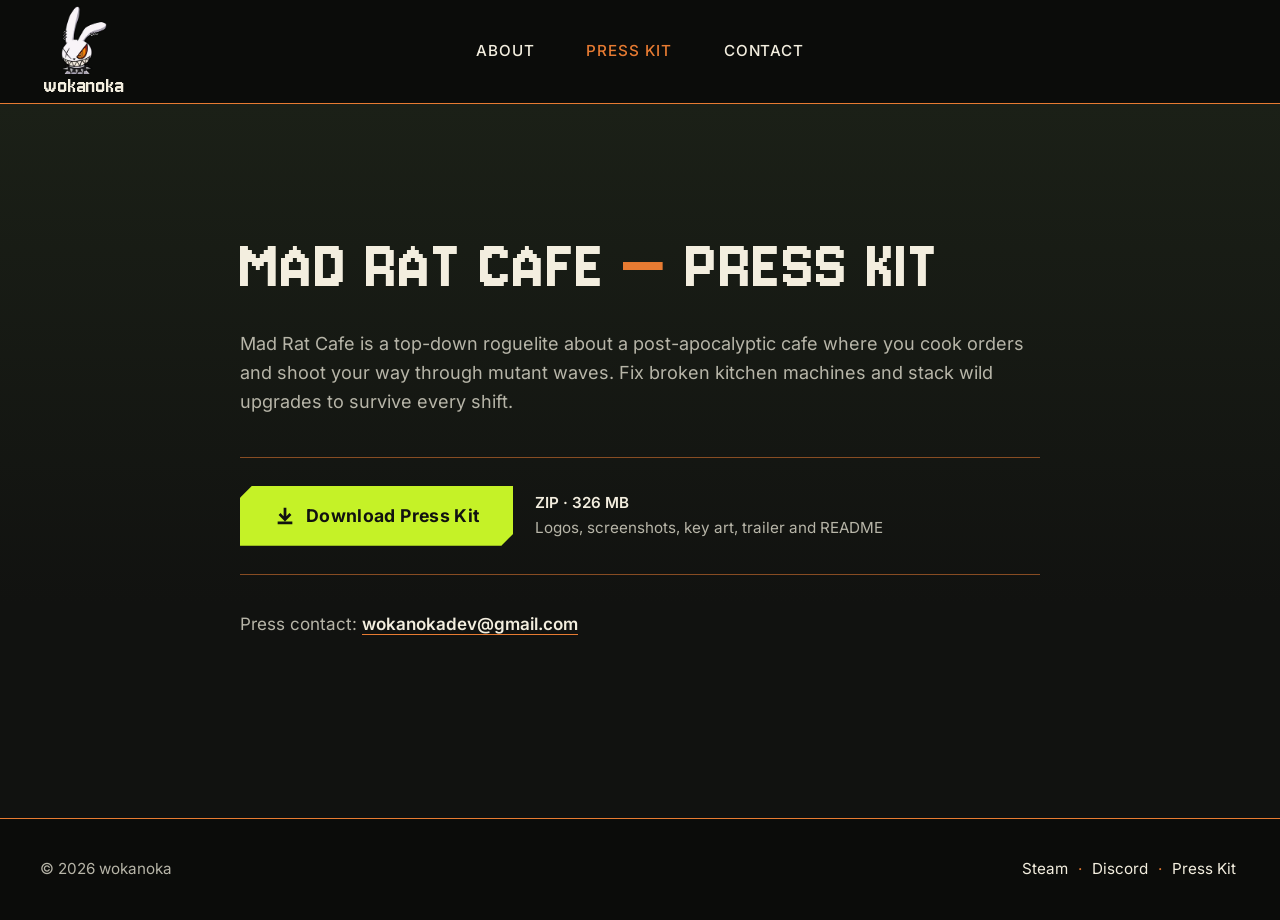
==== press-kit/index.html @ b1596392 "Mad Rat Cafe website Co-Authored-By: Claude Opus 5.5 <noreply@anthropic.com>" ====
<!doctype html>
<html lang="en">
<head>
  <meta charset="utf-8">
  <meta name="viewport" content="width=device-width, initial-scale=1">
  <title>Mad Rat Cafe Press Kit — wokanoka</title>
  <meta name="description" content="Download the Mad Rat Cafe press kit: logos, screenshots, key art and trailer in one ZIP archive. Press contact: wokanokadev@gmail.com.">
  <link rel="canonical" href="https://arktik779.github.io/wokanoka-site/press-kit/">
  <meta name="theme-color" content="#111210">

  <meta property="og:type" content="website">
  <meta property="og:site_name" content="wokanoka">
  <meta property="og:title" content="Mad Rat Cafe Press Kit — wokanoka">
  <meta property="og:description" content="Logos, screenshots, key art and trailer for Mad Rat Cafe in one ZIP archive.">
  <meta property="og:url" content="https://arktik779.github.io/wokanoka-site/press-kit/">
  <meta property="og:image" content="https://arktik779.github.io/wokanoka-site/og-image.jpg">
  <meta property="og:image:width" content="1200">
  <meta property="og:image:height" content="630">
  <meta property="og:image:alt" content="Mad Rat Cafe key art with the game logo">
  <meta name="twitter:card" content="summary_large_image">

  <link rel="icon" href="../favicon.ico" sizes="48x48">
  <link rel="icon" href="../favicon-32.png" type="image/png" sizes="32x32">
  <link rel="icon" href="../favicon-192.png" type="image/png" sizes="192x192">
  <link rel="apple-touch-icon" href="../apple-touch-icon.png">

  <link rel="preload" href="../assets/fonts/jersey10-latin.woff2" as="font" type="font/woff2" crossorigin>
  <link rel="preload" href="../assets/fonts/inter-latin-var.woff2" as="font" type="font/woff2" crossorigin>
  <link rel="stylesheet" href="../assets/css/style.css">
  <script>document.documentElement.classList.add("js");</script>
  <script src="../assets/js/main.js" defer></script>
</head>
<body>
  <svg width="0" height="0" style="position:absolute" aria-hidden="true" focusable="false">
    <symbol id="i-download" viewBox="0 0 24 24"><path d="M10.5 3h3v9.2l3.4-3.4 2.1 2.1-7 7-7-7 2.1-2.1 3.4 3.4zM4 18h16v3H4z"/></symbol>
  </svg>

  <a class="skip-link" href="#main">Skip to content</a>

  <header class="site-header">
    <div class="container header-inner">
      <a class="brand" href="../" aria-label="wokanoka — home">
        <img src="../assets/img/wokanoka-logo-120.webp" srcset="../assets/img/wokanoka-logo-120.webp 1x, ../assets/img/wokanoka-logo-240.webp 2x" width="120" height="178" alt="">
        <span class="brand-name">wokanoka</span>
      </a>
      <button class="nav-toggle" type="button" aria-expanded="false" aria-controls="site-nav" aria-label="Open menu">
        <span class="nav-toggle-bars" aria-hidden="true"><span></span><span></span><span></span></span>
        Menu
      </button>
      <nav class="site-nav" id="site-nav" aria-label="Main">
        <ul>
          <li><a href="../#about">About</a></li>
          <li><a href="./" aria-current="page">Press Kit</a></li>
          <li><a href="../#contact">Contact</a></li>
        </ul>
      </nav>
    </div>
  </header>

  <main id="main" class="presskit">
    <div class="container presskit-inner">
      <h1>MAD RAT CAFE <span class="dash">—</span> <span class="nowrap">PRESS KIT</span></h1>
      <p class="lead">Mad Rat Cafe is a top-down roguelite about a post-apocalyptic cafe where you cook orders and shoot your way through mutant waves. Fix broken kitchen machines and stack wild upgrades to survive every shift.</p>

      <div class="download">
        <a class="btn btn-wishlist btn-lg" href="https://github.com/Arktik779/wokanoka-site/releases/download/press-kit/MadRatCafe_PressKit.zip" download>
          <svg class="icon" aria-hidden="true"><use href="#i-download"/></svg>
          Download Press Kit
        </a>
        <p class="download-meta"><strong>ZIP · 326 MB</strong><br>Logos, screenshots, key art, trailer and README</p>
      </div>

      <p class="press-contact">Press contact: <a href="mailto:wokanokadev@gmail.com">wokanokadev@gmail.com</a></p>
    </div>
  </main>

  <footer class="site-footer">
    <div class="container footer-inner">
      <p>© 2026 wokanoka</p>
      <ul class="footer-links">
        <li><a href="https://store.steampowered.com/app/5496290/" target="_blank" rel="noopener">Steam</a></li>
        <li><a href="https://discord.gg/enygx2mVsY" target="_blank" rel="noopener">Discord</a></li>
        <li><a href="./" aria-current="page">Press Kit</a></li>
      </ul>
    </div>
  </footer>
</body>
</html>
---- assets/css/style.css ----
/* wokanoka — Mad Rat Cafe
   Palette and type are defined once here; edit the tokens below to restyle the site. */

@font-face {
  font-family: "Inter";
  src: url("../fonts/inter-latin-var.woff2") format("woff2");
  font-weight: 400 700;
  font-style: normal;
  font-display: swap;
}

@font-face {
  font-family: "Jersey 10";
  src: url("../fonts/jersey10-latin.woff2") format("woff2");
  font-weight: 400;
  font-style: normal;
  font-display: swap;
}

:root {
  --bg: #111210;
  --bg-alt: #1B2017;
  --bg-deep: #0c0d0b;
  --text: #F3EEDF;
  --muted: #B7B5A8;
  --lime: #C5F227;
  --lime-hover: #d6ff4a;
  --orange: #E77B32;
  --line: rgba(231, 123, 50, .55);
  --font-display: "Jersey 10", "Courier New", monospace;
  --font-body: "Inter", system-ui, -apple-system, "Segoe UI", Roboto, Arial, sans-serif;
  --container: 1200px;
  --gutter: clamp(16px, 4vw, 40px);
  --header-h: 96px;
  --cut: 10px;
}

*, *::before, *::after { box-sizing: border-box; }

html {
  -webkit-text-size-adjust: 100%;
  scroll-padding-top: calc(var(--header-h) + 12px);
}

@media (prefers-reduced-motion: no-preference) {
  html { scroll-behavior: smooth; }
}

body {
  margin: 0;
  background: var(--bg);
  color: var(--text);
  font-family: var(--font-body);
  font-size: 1.0625rem;
  line-height: 1.6;
  overflow-x: hidden;
  -webkit-font-smoothing: antialiased;
}

img, video, svg { display: block; max-width: 100%; }

a { color: inherit; }

h1, h2, h3 {
  font-family: var(--font-display);
  font-weight: 400;
  line-height: .95;
  letter-spacing: .02em;
  margin: 0;
}

p { margin: 0 0 1em; }

.container {
  width: 100%;
  max-width: calc(var(--container) + var(--gutter) * 2);
  margin-inline: auto;
  padding-inline: var(--gutter);
}

.visually-hidden {
  position: absolute !important;
  width: 1px; height: 1px;
  padding: 0; margin: -1px;
  overflow: hidden; clip: rect(0 0 0 0);
  white-space: nowrap; border: 0;
}

.skip-link {
  position: absolute;
  left: 12px; top: -60px;
  z-index: 100;
  background: var(--lime);
  color: var(--bg);
  padding: 10px 16px;
  font-weight: 700;
  text-decoration: none;
}
.skip-link:focus { top: 12px; }

:focus-visible {
  outline: 2px solid var(--lime);
  outline-offset: 3px;
}

.icon { width: 1.25em; height: 1.25em; flex: none; fill: currentColor; }

/* ---------- Header ---------- */

.site-header {
  position: sticky;
  top: 0;
  z-index: 50;
  background: #0b0c0a;
  border-bottom: 1px solid var(--orange);
}

.header-inner {
  display: grid;
  grid-template-columns: 1fr auto 1fr;
  align-items: center;
  min-height: var(--header-h);
  gap: 16px;
}

.brand {
  display: inline-flex;
  flex-direction: column;
  align-items: center;
  gap: 2px;
  justify-self: start;
  padding: 6px 4px;
  text-decoration: none;
  color: var(--text);
}
.brand img { width: 46px; height: auto; transition: transform .2s ease; }
.brand:hover img { transform: rotate(-6deg); }
.brand-name {
  font-family: var(--font-display);
  font-size: 1.35rem;
  line-height: 1;
  letter-spacing: .04em;
}

.site-nav ul {
  list-style: none;
  display: flex;
  align-items: center;
  gap: clamp(20px, 4vw, 48px);
  margin: 0;
  padding: 0;
}
.site-nav a {
  display: inline-block;
  padding: 10px 2px;
  font-size: .95rem;
  font-weight: 500;
  letter-spacing: .06em;
  text-transform: uppercase;
  text-decoration: none;
  color: var(--text);
  border-bottom: 2px solid transparent;
  transition: color .15s ease, border-color .15s ease;
}
.site-nav a:hover { color: var(--orange); border-bottom-color: var(--orange); }
.site-nav a[aria-current="page"] { color: var(--orange); }

.nav-toggle { display: none; }

@media (max-width: 720px) {
  :root { --header-h: 72px; }
  .header-inner { grid-template-columns: auto 1fr; }
  .brand img { width: 34px; }
  .brand-name { font-size: 1.15rem; }

  /* Without JavaScript the menu stays visible as a compact row */
  .site-nav { justify-self: end; }
  .site-nav ul { gap: 14px; }
  .site-nav a { font-size: .8rem; letter-spacing: .04em; }

  .js .nav-toggle {
    display: inline-flex;
    justify-self: end;
    align-items: center;
    gap: 10px;
    min-height: 44px;
    padding: 8px 12px;
    background: transparent;
    color: var(--text);
    border: 1px solid rgba(243, 238, 223, .35);
    font: 600 .85rem/1 var(--font-body);
    letter-spacing: .08em;
    text-transform: uppercase;
    cursor: pointer;
  }
  .js .nav-toggle:hover { border-color: var(--orange); }
  .nav-toggle-bars { position: relative; width: 18px; height: 12px; }
  .nav-toggle-bars span {
    position: absolute; left: 0; width: 100%; height: 2px;
    background: currentColor; transition: transform .2s ease, opacity .2s ease;
  }
  .nav-toggle-bars span:nth-child(1) { top: 0; }
  .nav-toggle-bars span:nth-child(2) { top: 5px; }
  .nav-toggle-bars span:nth-child(3) { top: 10px; }
  .nav-toggle[aria-expanded="true"] .nav-toggle-bars span:nth-child(1) { transform: translateY(5px) rotate(45deg); }
  .nav-toggle[aria-expanded="true"] .nav-toggle-bars span:nth-child(2) { opacity: 0; }
  .nav-toggle[aria-expanded="true"] .nav-toggle-bars span:nth-child(3) { transform: translateY(-5px) rotate(-45deg); }

  .js .site-nav {
    display: none;
    position: absolute;
    left: 0; right: 0; top: 100%;
    justify-self: stretch;
    background: #0b0c0a;
    border-bottom: 1px solid var(--orange);
  }
  .js .site-nav.is-open { display: block; }
  .js .site-nav ul {
    flex-direction: column;
    align-items: stretch;
    gap: 0;
    padding: 8px var(--gutter) 16px;
  }
  .js .site-nav li + li { border-top: 1px solid rgba(231, 123, 50, .25); }
  .js .site-nav a {
    display: block;
    padding: 14px 0;
    font-size: 1rem;
    border-bottom: 0;
  }
}

/* ---------- Buttons ---------- */

.btn {
  --btn-pad-y: 15px;
  position: relative;
  display: inline-flex;
  align-items: center;
  justify-content: center;
  gap: 10px;
  min-height: 52px;
  padding: var(--btn-pad-y) 26px;
  font: 700 1rem/1.1 var(--font-body);
  letter-spacing: .02em;
  text-decoration: none;
  white-space: nowrap;
  border: 0;
  cursor: pointer;
  clip-path: polygon(var(--cut) 0, 100% 0, 100% calc(100% - var(--cut)), calc(100% - var(--cut)) 100%, 0 100%, 0 var(--cut));
  transition: background-color .15s ease, color .15s ease, transform .15s ease;
}
.btn:hover { transform: translateY(-2px); }
.btn:active { transform: translateY(0); }
.btn:focus-visible { outline: none; box-shadow: none; }
.btn:focus-visible::after {
  content: "";
  position: absolute;
  inset: 0;
  background: var(--lime);
  clip-path: polygon(evenodd,
    var(--cut) 0, 100% 0, 100% calc(100% - var(--cut)), calc(100% - var(--cut)) 100%, 0 100%, 0 var(--cut), var(--cut) 0,
    calc(var(--cut) + 2px) 3px, calc(100% - 3px) 3px, calc(100% - 3px) calc(100% - var(--cut) - 2px), calc(100% - var(--cut) - 2px) calc(100% - 3px), 3px calc(100% - 3px), 3px calc(var(--cut) + 2px), calc(var(--cut) + 2px) 3px);
}

.btn-wishlist { background: var(--lime); color: var(--bg); }
.btn-wishlist:hover { background: var(--lime-hover); }
.btn-wishlist:focus-visible::after { background: var(--bg); }

.btn-outline { background: transparent; color: var(--text); }
.btn-outline::before {
  content: "";
  position: absolute;
  inset: 0;
  background: var(--text);
  transition: background-color .15s ease;
  clip-path: polygon(evenodd,
    var(--cut) 0, 100% 0, 100% calc(100% - var(--cut)), calc(100% - var(--cut)) 100%, 0 100%, 0 var(--cut), var(--cut) 0,
    calc(var(--cut) + 1px) 2px, calc(100% - 2px) 2px, calc(100% - 2px) calc(100% - var(--cut) - 1px), calc(100% - var(--cut) - 1px) calc(100% - 2px), 2px calc(100% - 2px), 2px calc(var(--cut) + 1px), calc(var(--cut) + 1px) 2px);
}
.btn-outline:hover { color: var(--orange); background: rgba(231, 123, 50, .08); }
.btn-outline:hover::before { background: var(--orange); }

.btn-lg { min-height: 60px; padding: 18px 34px; font-size: 1.1rem; --cut: 12px; }

.btn-row { display: flex; flex-wrap: wrap; gap: 14px; }

/* ---------- Hero ---------- */

.hero {
  position: relative;
  isolation: isolate;
  display: flex;
  align-items: center;
  min-height: clamp(540px, 74vh, 760px);
  padding: 64px 0 110px;
  overflow: hidden;
  background: var(--bg-deep);
}

.hero-media, .hero-media img {
  position: absolute;
  inset: 0;
  width: 100%;
  height: 100%;
  z-index: -2;
}
.hero-media img { object-fit: cover; object-position: 78% 30%; }

.hero::before {
  content: "";
  position: absolute;
  inset: 0;
  z-index: -1;
  background:
    linear-gradient(90deg, rgba(17, 18, 16, .94) 0%, rgba(17, 18, 16, .82) 28%, rgba(17, 18, 16, .35) 55%, rgba(17, 18, 16, 0) 72%),
    linear-gradient(180deg, rgba(17, 18, 16, 0) 62%, var(--bg) 100%);
}

.hero-content { max-width: 560px; }

.hero-logo { width: min(340px, 78%); height: auto; margin: 0 0 22px -6px; }

.tagline {
  font-family: var(--font-display);
  font-size: clamp(2.4rem, 5vw, 3.9rem);
  line-height: .92;
  letter-spacing: .03em;
  margin: 0 0 32px;
  text-shadow: 0 2px 0 rgba(0, 0, 0, .45);
}
.tagline span { display: block; }
.tagline span:last-child { color: var(--orange); }

@media (max-width: 720px) {
  .hero {
    display: block;
    min-height: 0;
    padding: 72vw 0 48px;
    background: var(--bg);
  }
  .hero-media, .hero-media img { bottom: auto; height: 112.7vw; }
  .hero-media img { object-position: 50% 0; }
  .hero::before {
    bottom: auto;
    height: 112.7vw;
    background: linear-gradient(180deg, rgba(17, 18, 16, 0) 45%, rgba(17, 18, 16, .75) 75%, var(--bg) 100%);
  }
  .hero-logo { width: min(240px, 62vw); margin-bottom: 16px; }
  .tagline { margin-bottom: 24px; }
  .hero .btn-row { flex-direction: column; align-items: stretch; }
}

/* ---------- Shared section bits ---------- */

.section { padding: clamp(64px, 9vw, 120px) 0; }
.section-alt { background: var(--bg-alt); }

.eyebrow {
  display: inline-flex;
  align-items: center;
  gap: 10px;
  margin: 0 0 18px;
  font: 600 .8rem/1 var(--font-body);
  letter-spacing: .16em;
  text-transform: uppercase;
  color: var(--orange);
}
.eyebrow::before { content: ""; width: 28px; height: 1px; background: var(--orange); }

.section-title { font-size: clamp(2.5rem, 5vw, 3.6rem); margin-bottom: 22px; }

.lead { font-size: 1.125rem; color: var(--muted); }

/* ---------- About the game + trailer ---------- */

.game-intro {
  display: grid;
  grid-template-columns: minmax(0, 5fr) minmax(0, 7fr);
  gap: clamp(32px, 5vw, 72px);
  align-items: center;
}

.status {
  display: inline-block;
  margin-top: 10px;
  padding: 8px 0 0;
  border-top: 1px solid var(--line);
  font: 600 .85rem/1.2 var(--font-body);
  letter-spacing: .14em;
  color: var(--orange);
}

.player {
  position: relative;
  aspect-ratio: 16 / 9;
  background: #000;
  border: 1px solid var(--line);
}
.player::after {
  content: "";
  position: absolute;
  right: -8px; bottom: -8px;
  width: 44px; height: 44px;
  border-right: 2px solid var(--orange);
  border-bottom: 2px solid var(--orange);
  pointer-events: none;
}
.player video { width: 100%; height: 100%; object-fit: contain; background: #000; }

.player-note { margin: 14px 0 0; font-size: .9rem; color: var(--muted); }
.player-note a { color: var(--text); text-decoration-color: var(--orange); text-underline-offset: 3px; }
.player-note a:hover { color: var(--orange); }

@media (max-width: 900px) {
  .game-intro { grid-template-columns: 1fr; }
}

/* ---------- Gameplay features ---------- */

.features { background: var(--bg-alt); padding: clamp(64px, 9vw, 112px) 0; position: relative; }
.features::before {
  content: "";
  position: absolute;
  left: 0; right: 0; top: 0;
  height: 1px;
  background: linear-gradient(90deg, transparent, var(--line) 20%, var(--line) 80%, transparent);
}

.features-lead {
  max-width: 760px;
  margin: 0 auto clamp(48px, 7vw, 88px);
  text-align: center;
  font-size: 1.15rem;
  color: var(--muted);
}
.features-lead strong { color: var(--text); font-weight: 600; }

.feature {
  display: grid;
  grid-template-columns: minmax(0, 7fr) minmax(0, 5fr);
  gap: clamp(28px, 5vw, 64px);
  align-items: center;
}
.feature + .feature { margin-top: clamp(56px, 8vw, 104px); }
.feature:nth-of-type(even) { grid-template-columns: minmax(0, 5fr) minmax(0, 7fr); }
.feature:nth-of-type(even) .feature-media { order: 2; }

.feature-media {
  position: relative;
  background: #0d0f0b;
  border: 1px solid var(--line);
  padding: 6px;
}
.feature-media::before {
  content: "";
  position: absolute;
  left: -1px; top: -1px;
  width: 22px; height: 22px;
  border-left: 3px solid var(--orange);
  border-top: 3px solid var(--orange);
}
.feature-media video {
  width: 100%;
  height: auto;
  aspect-ratio: 16 / 9;
  object-fit: contain;
  background: #0d0f0b;
}

.motion-toggle {
  position: absolute;
  right: 14px; bottom: 14px;
  display: inline-flex;
  align-items: center;
  justify-content: center;
  width: 40px; height: 40px;
  padding: 0;
  background: rgba(11, 12, 10, .78);
  color: var(--text);
  border: 1px solid rgba(243, 238, 223, .4);
  cursor: pointer;
  opacity: .75;
  transition: opacity .15s ease, border-color .15s ease, color .15s ease;
}
.motion-toggle:hover, .motion-toggle:focus-visible { opacity: 1; border-color: var(--orange); color: var(--orange); }
.motion-toggle svg { width: 16px; height: 16px; fill: currentColor; }
.motion-toggle .i-play { display: none; }
.motion-toggle[aria-pressed="true"] .i-pause { display: none; }
.motion-toggle[aria-pressed="true"] .i-play { display: block; }

.feature-num {
  display: block;
  margin-bottom: 12px;
  font: 600 .8rem/1 var(--font-body);
  letter-spacing: .16em;
  color: var(--orange);
}
.feature-title { font-size: clamp(2.2rem, 4vw, 3.2rem); margin-bottom: 18px; }
.feature-text p { color: var(--muted); font-size: 1.1rem; max-width: 34em; }

@media (max-width: 820px) {
  .feature, .feature:nth-of-type(even) { grid-template-columns: 1fr; gap: 22px; }
  .feature:nth-of-type(even) .feature-media { order: 0; }
}

/* ---------- Final CTA ---------- */

.cta {
  position: relative;
  padding: clamp(72px, 10vw, 128px) 0;
  text-align: center;
  background:
    radial-gradient(ellipse 60% 80% at 50% 120%, rgba(197, 242, 39, .07), transparent 70%),
    var(--bg);
  border-top: 1px solid var(--line);
  border-bottom: 1px solid var(--line);
}
.cta-title { font-size: clamp(2.6rem, 6.5vw, 4.8rem); margin-bottom: 32px; }
.cta .btn-row { justify-content: center; }

/* ---------- About + Contact ---------- */

.studio {
  display: grid;
  grid-template-columns: minmax(0, 1fr) minmax(0, 1fr);
  gap: 0;
}
.studio > section { padding: 8px 0; }
.studio > section + section {
  border-left: 1px solid var(--line);
  padding-left: clamp(32px, 5vw, 72px);
}
.studio > section:first-child { padding-right: clamp(32px, 5vw, 72px); }

.about-body {
  display: flex;
  gap: 24px;
  align-items: flex-start;
}
.about-body img { width: 88px; height: auto; flex: none; margin-top: 4px; }
.about-body p { color: var(--muted); }

.contact-email {
  display: inline-block;
  margin-top: 6px;
  font-family: var(--font-display);
  font-size: clamp(1.9rem, 3.6vw, 2.9rem);
  line-height: 1.05;
  color: var(--text);
  text-decoration: none;
  border-bottom: 2px solid var(--orange);
  overflow-wrap: anywhere;
  transition: color .15s ease;
}
.contact-email:hover { color: var(--orange); }

@media (max-width: 860px) {
  .studio { grid-template-columns: 1fr; }
  .studio > section:first-child { padding-right: 0; padding-bottom: 48px; }
  .studio > section + section {
    border-left: 0;
    border-top: 1px solid var(--line);
    padding-left: 0;
    padding-top: 48px;
  }
}
@media (max-width: 420px) {
  .about-body { flex-direction: column; gap: 16px; }
  .about-body img { width: 72px; }
}

/* ---------- Footer ---------- */

.site-footer {
  background: #0b0c0a;
  border-top: 1px solid var(--orange);
  padding: 28px 0;
  font-size: .95rem;
  color: var(--muted);
}
.footer-inner {
  display: flex;
  flex-wrap: wrap;
  justify-content: space-between;
  align-items: center;
  gap: 12px 24px;
}
.footer-inner p { margin: 0; }
.footer-links { display: flex; flex-wrap: wrap; align-items: center; gap: 4px; list-style: none; margin: 0; padding: 0; }
.footer-links li + li::before { content: "·"; margin: 0 6px 0 2px; color: var(--orange); }
.footer-links a {
  display: inline-block;
  padding: 10px 4px;
  color: var(--text);
  text-decoration: none;
}
.footer-links a:hover { color: var(--orange); }

/* ---------- Press kit page ---------- */

.presskit {
  min-height: calc(100vh - var(--header-h) - 90px);
  padding: clamp(64px, 10vw, 128px) 0;
  background:
    linear-gradient(180deg, var(--bg-alt) 0%, var(--bg) 70%);
}
.presskit-inner { max-width: 880px; }
.nowrap { white-space: nowrap; }
.presskit h1 { font-size: clamp(2.6rem, 7vw, 4.6rem); margin-bottom: 28px; }
.presskit h1 .dash { color: var(--orange); }
.presskit .lead { margin-bottom: 40px; }

.download {
  display: flex;
  flex-wrap: wrap;
  align-items: center;
  gap: 14px 22px;
  padding: 28px 0;
  border-top: 1px solid var(--line);
  border-bottom: 1px solid var(--line);
}
.download-meta { margin: 0; color: var(--muted); font-size: .95rem; }
.download-meta strong { color: var(--text); font-weight: 600; }

.press-contact { margin-top: 36px; color: var(--muted); }
.press-contact a { color: var(--text); text-decoration-color: var(--orange); text-underline-offset: 4px; font-weight: 600; }
.press-contact a:hover { color: var(--orange); }

@media (max-width: 480px) {
  .download .btn { width: 100%; }
  .btn { white-space: normal; }
}

@media (prefers-reduced-motion: reduce) {
  *, *::before, *::after { transition: none !important; animation: none !important; }
  .btn:hover { transform: none; }
}
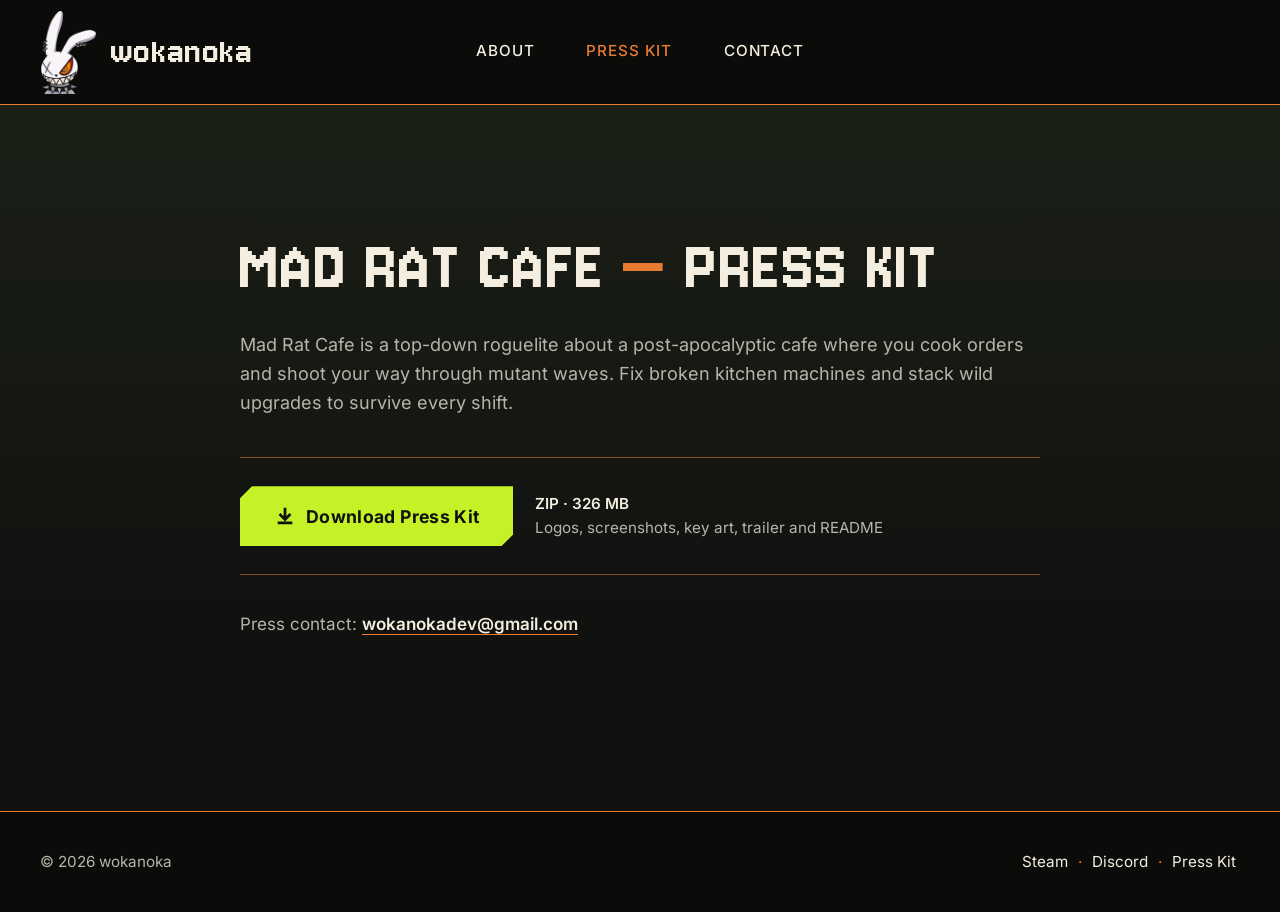
==== commit ad98ff9d: "Move site to wokanoka.github.io Co-Authored-By: Claude Opus 5.5 <noreply@anthropic.com>" ====
--- a/press-kit/index.html
+++ b/press-kit/index.html
@@ -5,15 +5,15 @@
   <meta name="viewport" content="width=device-width, initial-scale=1">
   <title>Mad Rat Cafe Press Kit — wokanoka</title>
   <meta name="description" content="Download the Mad Rat Cafe press kit: logos, screenshots, key art and trailer in one ZIP archive. Press contact: wokanokadev@gmail.com.">
-  <link rel="canonical" href="https://arktik779.github.io/wokanoka-site/press-kit/">
+  <link rel="canonical" href="https://wokanoka.github.io/press-kit/">
   <meta name="theme-color" content="#111210">
 
   <meta property="og:type" content="website">
   <meta property="og:site_name" content="wokanoka">
   <meta property="og:title" content="Mad Rat Cafe Press Kit — wokanoka">
   <meta property="og:description" content="Logos, screenshots, key art and trailer for Mad Rat Cafe in one ZIP archive.">
-  <meta property="og:url" content="https://arktik779.github.io/wokanoka-site/press-kit/">
-  <meta property="og:image" content="https://arktik779.github.io/wokanoka-site/og-image.jpg">
+  <meta property="og:url" content="https://wokanoka.github.io/press-kit/">
+  <meta property="og:image" content="https://wokanoka.github.io/og-image.jpg">
   <meta property="og:image:width" content="1200">
   <meta property="og:image:height" content="630">
   <meta property="og:image:alt" content="Mad Rat Cafe key art with the game logo">
@@ -63,7 +63,7 @@
       <p class="lead">Mad Rat Cafe is a top-down roguelite about a post-apocalyptic cafe where you cook orders and shoot your way through mutant waves. Fix broken kitchen machines and stack wild upgrades to survive every shift.</p>
 
       <div class="download">
-        <a class="btn btn-wishlist btn-lg" href="https://github.com/Arktik779/wokanoka-site/releases/download/press-kit/MadRatCafe_PressKit.zip" download>
+        <a class="btn btn-wishlist btn-lg" href="https://github.com/wokanoka/wokanoka.github.io/releases/download/press-kit/MadRatCafe_PressKit.zip" download>
           <svg class="icon" aria-hidden="true"><use href="#i-download"/></svg>
           Download Press Kit
         </a>
--- a/assets/css/style.css
+++ b/assets/css/style.css
@@ -31,7 +31,7 @@
   --font-body: "Inter", system-ui, -apple-system, "Segoe UI", Roboto, Arial, sans-serif;
   --container: 1200px;
   --gutter: clamp(16px, 4vw, 40px);
-  --header-h: 96px;
+  --header-h: 104px;
   --cut: 10px;
 }
 
@@ -123,21 +123,23 @@
   gap: 16px;
 }
 
+.site-header .header-inner { max-width: none; }
+
 .brand {
   display: inline-flex;
-  flex-direction: column;
-  align-items: center;
-  gap: 2px;
+  flex-direction: row;
+  align-items: center;
+  gap: 14px;
   justify-self: start;
-  padding: 6px 4px;
+  padding: 8px 4px 8px 0;
   text-decoration: none;
   color: var(--text);
 }
-.brand img { width: 46px; height: auto; transition: transform .2s ease; }
+.brand img { width: auto; height: 84px; transition: transform .2s ease; }
 .brand:hover img { transform: rotate(-6deg); }
 .brand-name {
   font-family: var(--font-display);
-  font-size: 1.35rem;
+  font-size: 2.4rem;
   line-height: 1;
   letter-spacing: .04em;
 }
@@ -168,10 +170,11 @@
 .nav-toggle { display: none; }
 
 @media (max-width: 720px) {
-  :root { --header-h: 72px; }
+  :root { --header-h: 76px; }
   .header-inner { grid-template-columns: auto 1fr; }
-  .brand img { width: 34px; }
-  .brand-name { font-size: 1.15rem; }
+  .brand { gap: 10px; }
+  .brand img { height: 60px; }
+  .brand-name { font-size: 1.75rem; }
 
   /* Without JavaScript the menu stays visible as a compact row */
   .site-nav { justify-self: end; }
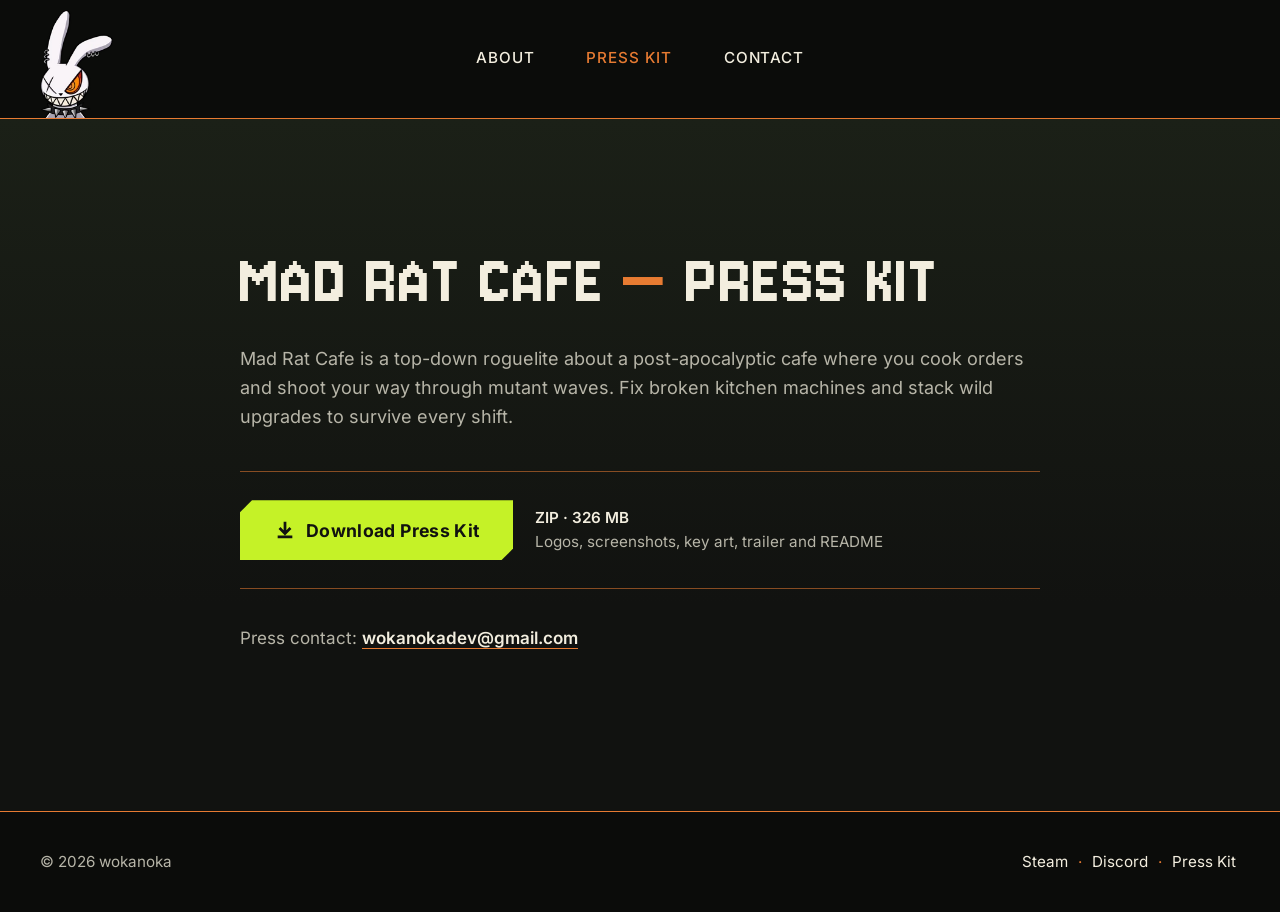
==== commit 41a7651a: "Header: logo only, no wordmark Co-Authored-By: Claude Opus 5.5 <noreply@anthropic.com>" ====
--- a/press-kit/index.html
+++ b/press-kit/index.html
@@ -41,7 +41,6 @@
     <div class="container header-inner">
       <a class="brand" href="../" aria-label="wokanoka — home">
         <img src="../assets/img/wokanoka-logo-120.webp" srcset="../assets/img/wokanoka-logo-120.webp 1x, ../assets/img/wokanoka-logo-240.webp 2x" width="120" height="178" alt="">
-        <span class="brand-name">wokanoka</span>
       </a>
       <button class="nav-toggle" type="button" aria-expanded="false" aria-controls="site-nav" aria-label="Open menu">
         <span class="nav-toggle-bars" aria-hidden="true"><span></span><span></span><span></span></span>
--- a/assets/css/style.css
+++ b/assets/css/style.css
@@ -31,7 +31,7 @@
   --font-body: "Inter", system-ui, -apple-system, "Segoe UI", Roboto, Arial, sans-serif;
   --container: 1200px;
   --gutter: clamp(16px, 4vw, 40px);
-  --header-h: 104px;
+  --header-h: 118px;
   --cut: 10px;
 }
 
@@ -129,20 +129,20 @@
   display: inline-flex;
   flex-direction: row;
   align-items: center;
-  gap: 14px;
   justify-self: start;
-  padding: 8px 4px 8px 0;
+  align-self: end;              /* logo sits on the orange line: the neck cut touches it */
+  --brand-pad: 10px;
+  padding: var(--brand-pad) 4px 0 0;
   text-decoration: none;
   color: var(--text);
 }
-.brand img { width: auto; height: 84px; transition: transform .2s ease; }
-.brand:hover img { transform: rotate(-6deg); }
-.brand-name {
-  font-family: var(--font-display);
-  font-size: 2.4rem;
-  line-height: 1;
-  letter-spacing: .04em;
-}
+.brand img {
+  width: auto;
+  height: 108px;
+  transform-origin: 50% 100%;
+  transition: transform .2s ease;
+}
+.brand:hover img { transform: rotate(-4deg); }
 
 .site-nav ul {
   list-style: none;
@@ -170,11 +170,10 @@
 .nav-toggle { display: none; }
 
 @media (max-width: 720px) {
-  :root { --header-h: 76px; }
+  :root { --header-h: 80px; }
   .header-inner { grid-template-columns: auto 1fr; }
-  .brand { gap: 10px; }
-  .brand img { height: 60px; }
-  .brand-name { font-size: 1.75rem; }
+  .brand { --brand-pad: 8px; }
+  .brand img { height: 72px; }
 
   /* Without JavaScript the menu stays visible as a compact row */
   .site-nav { justify-self: end; }
